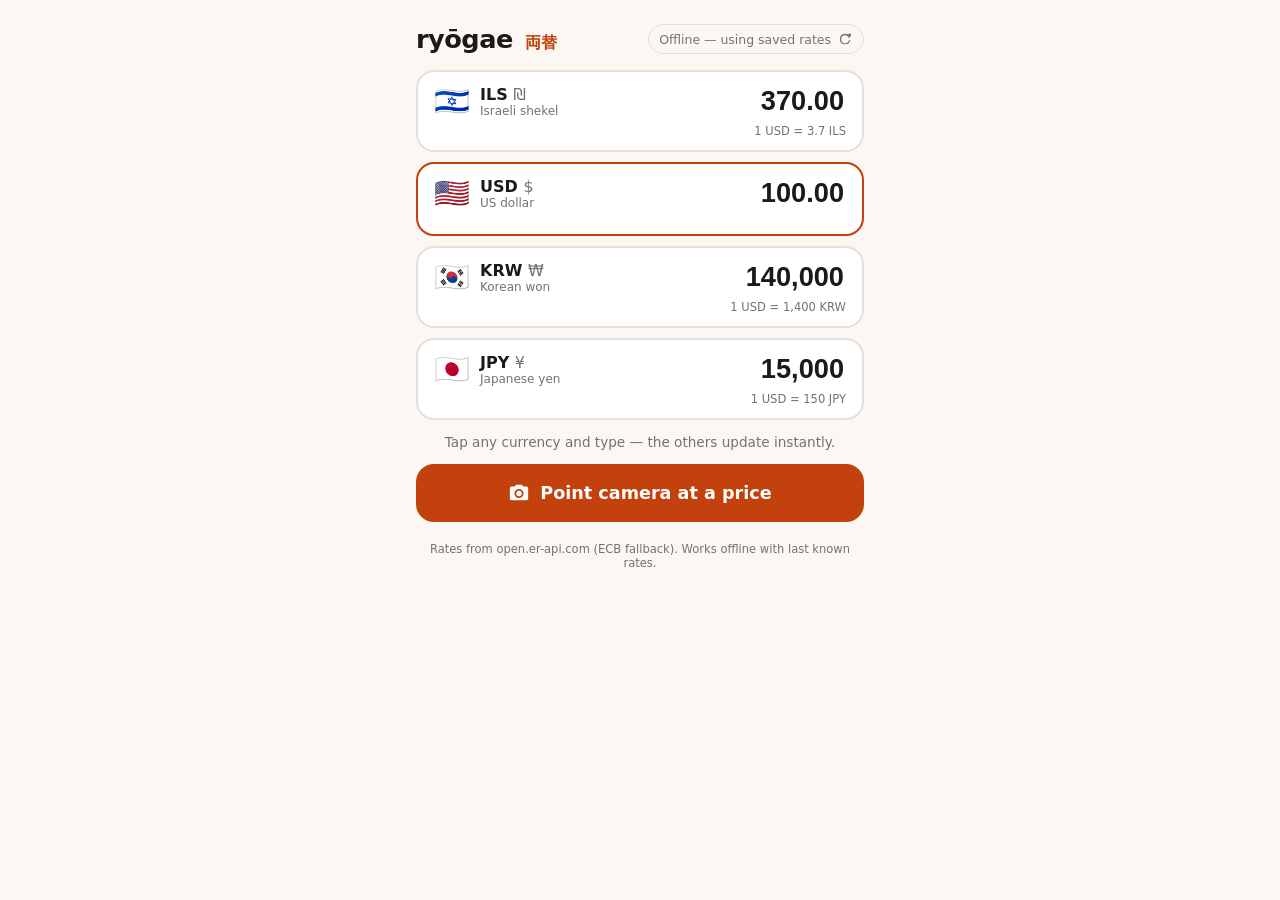
==== site/index.html @ 15e32746 "Make ryōgae 両替 installable Add PNG and maskable icons, apple-touch icon, full manifest with the kanj" ====
<!doctype html>
<html lang="en">
<head>
  <meta charset="utf-8">
  <meta name="viewport" content="width=device-width, initial-scale=1, viewport-fit=cover">
  <title>ryōgae 両替</title>
  <meta name="description" content="Quick currency conversion for NIS, USD, KRW and JPY — type or point your camera at a price.">
  <meta name="theme-color" content="#c2410c">
  <meta name="apple-mobile-web-app-capable" content="yes">
  <meta name="mobile-web-app-capable" content="yes">
  <meta name="apple-mobile-web-app-title" content="ryōgae 両替">
  <meta name="application-name" content="ryōgae 両替">
  <meta name="apple-mobile-web-app-status-bar-style" content="default">
  <link rel="manifest" href="manifest.webmanifest">
  <link rel="icon" href="icons/icon.svg" type="image/svg+xml">
  <link rel="icon" href="icons/icon-192.png" type="image/png" sizes="192x192">
  <link rel="apple-touch-icon" href="icons/apple-touch-icon.png">
  <link rel="stylesheet" href="style.css">
</head>
<body>
  <main class="app">
    <header class="top">
      <h1>ryōgae <span class="kanji" aria-hidden="true">両替</span></h1>
      <button id="refresh" class="rates-status" type="button" aria-label="Refresh rates">
        <span id="rates-time">Loading rates…</span>
        <svg viewBox="0 0 24 24" width="16" height="16" aria-hidden="true"><path fill="currentColor" d="M12 4a8 8 0 0 1 7.75 6h-2.1A6 6 0 1 0 18 14h2.05A8 8 0 1 1 12 4Zm5 0h4v4h-4z"/></svg>
      </button>
    </header>

    <section class="converter" id="converter" aria-label="Converter"></section>

    <p class="hint">Tap any currency and type — the others update instantly.</p>

    <button id="open-camera" class="camera-btn" type="button">
      <svg viewBox="0 0 24 24" width="22" height="22" aria-hidden="true"><path fill="currentColor" d="M9 3h6l1.8 2H20a2 2 0 0 1 2 2v11a2 2 0 0 1-2 2H4a2 2 0 0 1-2-2V7a2 2 0 0 1 2-2h3.2L9 3Zm3 4.5a5 5 0 1 0 0 10 5 5 0 0 0 0-10Zm0 2a3 3 0 1 1 0 6 3 3 0 0 1 0-6Z"/></svg>
      Point camera at a price
    </button>

    <div id="install" class="install" hidden>
      <div>
        <b>Install ryōgae 両替</b>
        <span id="install-text">Add it to your home screen for one-tap access, even offline.</span>
      </div>
      <button id="install-btn" class="install-btn" type="button">Install</button>
      <button id="install-close" class="install-close" type="button" aria-label="Dismiss">✕</button>
    </div>

    <p class="foot">Rates from open.er-api.com (ECB fallback). Works offline with last known rates.</p>
  </main>

  <!-- Live camera scanner -->
  <div id="scanner" class="scanner" hidden>
    <video id="video" playsinline muted autoplay></video>
    <div class="shade"></div>
    <div class="reticle" id="reticle"><span class="corner tl"></span><span class="corner tr"></span><span class="corner bl"></span><span class="corner br"></span></div>
    <div class="scan-top">
      <button id="close-camera" class="icon-btn" type="button" aria-label="Close camera">✕</button>
      <div class="src-picker" id="src-picker" role="radiogroup" aria-label="Price currency"></div>
      <button id="torch" class="icon-btn" type="button" aria-label="Toggle flashlight" hidden>⚡</button>
    </div>
    <div class="scan-result" id="scan-result">
      <div class="scan-status" id="scan-status">Starting camera…</div>
      <div class="scan-amount" id="scan-amount"></div>
      <div class="scan-conv" id="scan-conv"></div>
      <div class="scan-actions">
        <button id="freeze" class="pill" type="button">Pause</button>
        <button id="use-value" class="pill primary" type="button" disabled>Use in converter</button>
      </div>
    </div>
  </div>

  <script src="app.js"></script>
</body>
</html>
---- site/style.css ----
:root {
  --bg: #fbf7f2;
  --card: #ffffff;
  --ink: #1c1917;
  --muted: #78716c;
  --line: #e7e0d8;
  --accent: #c2410c;
  --accent-soft: #ffedd5;
  --radius: 18px;
  color-scheme: light;
}
@media (prefers-color-scheme: dark) {
  :root {
    --bg: #141210;
    --card: #1f1c19;
    --ink: #f5f1ec;
    --muted: #a8a29e;
    --line: #2f2a25;
    --accent: #fb923c;
    --accent-soft: #3a2414;
    color-scheme: dark;
  }
}
* { box-sizing: border-box; }
html, body { margin: 0; }
body {
  background: var(--bg);
  color: var(--ink);
  font-family: system-ui, -apple-system, "Segoe UI", Roboto, "Noto Sans", sans-serif;
  -webkit-tap-highlight-color: transparent;
}
button { font: inherit; color: inherit; cursor: pointer; }

.app {
  max-width: 480px;
  margin: 0 auto;
  padding: max(16px, env(safe-area-inset-top)) 16px max(24px, env(safe-area-inset-bottom));
}
.top { display: flex; align-items: center; justify-content: space-between; gap: 12px; margin: 8px 0 16px; }
h1 { font-size: 1.6rem; margin: 0; letter-spacing: -0.02em; }
.kanji { color: var(--accent); font-weight: 600; font-size: 1rem; margin-left: 4px; }
.rates-status {
  display: inline-flex; align-items: center; gap: 6px;
  background: none; border: 1px solid var(--line); border-radius: 999px;
  padding: 6px 10px; font-size: 0.78rem; color: var(--muted);
}
.rates-status.spin svg { animation: spin 0.8s linear infinite; }
@keyframes spin { to { transform: rotate(360deg); } }

.converter { display: grid; gap: 10px; }
.row {
  display: grid; grid-template-columns: auto 1fr; align-items: center; gap: 12px;
  background: var(--card); border: 2px solid var(--line); border-radius: var(--radius);
  padding: 12px 16px; transition: border-color 0.15s;
}
.row.active { border-color: var(--accent); }
.row .cur { display: flex; align-items: center; gap: 10px; min-width: 0; }
.row .flag { font-size: 1.8rem; line-height: 1; }
.row .code { font-weight: 700; font-size: 1rem; }
.row .name { font-size: 0.75rem; color: var(--muted); }
.row input {
  width: 100%; min-width: 0; border: 0; background: transparent; color: var(--ink);
  font-size: 1.7rem; font-weight: 600; text-align: right; outline: none;
  font-variant-numeric: tabular-nums;
}
.row input::placeholder { color: var(--muted); opacity: 0.5; }
.row .rate { grid-column: 1 / -1; font-size: 0.72rem; color: var(--muted); text-align: right; margin-top: -6px; }

.hint { color: var(--muted); font-size: 0.85rem; text-align: center; margin: 14px 0; }
.camera-btn {
  width: 100%; display: flex; align-items: center; justify-content: center; gap: 10px;
  background: var(--accent); color: #fff; border: 0; border-radius: var(--radius);
  padding: 18px; font-size: 1.1rem; font-weight: 700;
}
.install {
  display: flex; align-items: center; gap: 12px; margin-top: 14px;
  background: var(--accent-soft); border-radius: var(--radius); padding: 12px 14px;
}
.install[hidden] { display: none; }
.install > div { flex: 1; min-width: 0; font-size: 0.82rem; color: var(--muted); }
.install b { display: block; color: var(--ink); font-size: 0.95rem; }
.install-btn { border: 0; background: var(--accent); color: #fff; border-radius: 999px; padding: 10px 16px; font-weight: 700; }
.install-btn[hidden] { display: none; }
.install-close { border: 0; background: none; color: var(--muted); padding: 4px; }
.foot { color: var(--muted); font-size: 0.72rem; text-align: center; margin-top: 20px; }

/* Scanner */
.scanner { position: fixed; inset: 0; background: #000; z-index: 10; overflow: hidden; }
.scanner[hidden] { display: none; }
.scanner video { position: absolute; inset: 0; width: 100%; height: 100%; object-fit: cover; }
.reticle {
  position: absolute; left: 8%; right: 8%; top: 30%; height: 18%;
  box-shadow: 0 0 0 100vmax rgba(0, 0, 0, 0.45); border-radius: 14px;
}
.reticle.hit { box-shadow: 0 0 0 100vmax rgba(0, 0, 0, 0.45), inset 0 0 0 2px #4ade80; }
.corner { position: absolute; width: 26px; height: 26px; border: 4px solid #fff; }
.corner.tl { top: -2px; left: -2px; border-right: 0; border-bottom: 0; border-radius: 14px 0 0 0; }
.corner.tr { top: -2px; right: -2px; border-left: 0; border-bottom: 0; border-radius: 0 14px 0 0; }
.corner.bl { bottom: -2px; left: -2px; border-right: 0; border-top: 0; border-radius: 0 0 0 14px; }
.corner.br { bottom: -2px; right: -2px; border-left: 0; border-top: 0; border-radius: 0 0 14px 0; }

.scan-top {
  position: absolute; top: 0; left: 0; right: 0; display: flex; align-items: center; gap: 8px;
  padding: max(12px, env(safe-area-inset-top)) 12px 12px;
}
.icon-btn {
  flex: none; width: 42px; height: 42px; border-radius: 50%; border: 0;
  background: rgba(0, 0, 0, 0.5); color: #fff; font-size: 1.1rem;
}
.icon-btn.on { background: #facc15; color: #000; }
.src-picker { flex: 1; display: flex; justify-content: center; gap: 6px; flex-wrap: wrap; }
.src-picker button {
  border: 0; border-radius: 999px; padding: 8px 12px; font-size: 0.85rem; font-weight: 600;
  background: rgba(0, 0, 0, 0.5); color: #fff;
}
.src-picker button[aria-checked="true"] { background: #fff; color: #000; }

.scan-result {
  position: absolute; left: 0; right: 0; bottom: 0;
  background: var(--card); color: var(--ink); border-radius: 24px 24px 0 0;
  padding: 18px 20px max(20px, env(safe-area-inset-bottom));
}
.scan-status { font-size: 0.8rem; color: var(--muted); min-height: 1.2em; }
.scan-amount { font-size: 2.2rem; font-weight: 700; font-variant-numeric: tabular-nums; min-height: 1.3em; }
.scan-conv { display: grid; grid-template-columns: repeat(3, 1fr); gap: 8px; margin: 10px 0 14px; }
.scan-conv div { background: var(--accent-soft); border-radius: 12px; padding: 8px 10px; }
.scan-conv small { display: block; font-size: 0.7rem; color: var(--muted); }
.scan-conv b { font-size: 1.05rem; font-variant-numeric: tabular-nums; word-break: break-all; }
.scan-actions { display: flex; gap: 10px; }
.pill { flex: 1; border: 1px solid var(--line); background: transparent; border-radius: 999px; padding: 12px; font-weight: 600; }
.pill.primary { background: var(--accent); color: #fff; border-color: var(--accent); }
.pill:disabled { opacity: 0.4; }
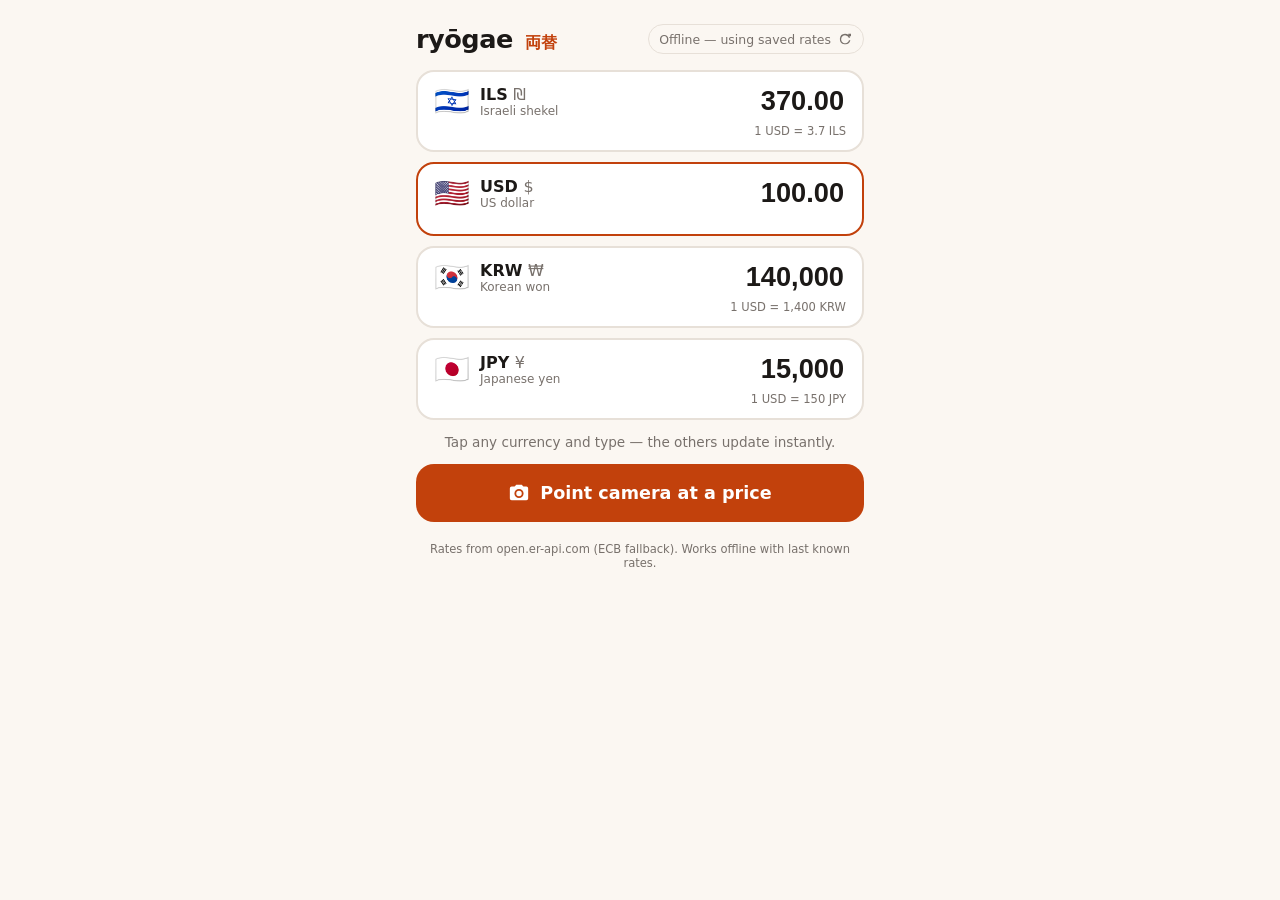
==== commit 3dd77dd9: "Add camera zoom: pinch and 1×/2×/4× buttons Uses the camera's hardware zoom when the browser exposes" ====
--- a/site/index.html
+++ b/site/index.html
@@ -53,6 +53,11 @@
     <video id="video" playsinline muted autoplay></video>
     <div class="shade"></div>
     <div class="reticle" id="reticle"><span class="corner tl"></span><span class="corner tr"></span><span class="corner bl"></span><span class="corner br"></span></div>
+    <div class="zoom" id="zoom" role="group" aria-label="Zoom">
+      <button type="button" data-z="1">1×</button>
+      <button type="button" data-z="2">2×</button>
+      <button type="button" data-z="4">4×</button>
+    </div>
     <div class="scan-top">
       <button id="close-camera" class="icon-btn" type="button" aria-label="Close camera">✕</button>
       <div class="src-picker" id="src-picker" role="radiogroup" aria-label="Price currency"></div>
--- a/site/style.css
+++ b/site/style.css
@@ -85,11 +85,21 @@
 .foot { color: var(--muted); font-size: 0.72rem; text-align: center; margin-top: 20px; }
 
 /* Scanner */
-.scanner { position: fixed; inset: 0; background: #000; z-index: 10; overflow: hidden; }
+.scanner { position: fixed; inset: 0; background: #000; z-index: 10; overflow: hidden; touch-action: none; }
 .scanner[hidden] { display: none; }
-.scanner video { position: absolute; inset: 0; width: 100%; height: 100%; object-fit: cover; }
+.scanner video { position: absolute; inset: 0; width: 100%; height: 100%; object-fit: cover; transform-origin: 50% 37.5%; }
+.zoom {
+  position: absolute; left: 50%; transform: translateX(-50%);
+  top: calc(32% + clamp(64px, 11%, 120px) + 16px);
+  display: flex; gap: 6px; padding: 4px; border-radius: 999px; background: rgba(0, 0, 0, 0.45);
+}
+.zoom button {
+  min-width: 44px; height: 36px; padding: 0 8px; border: 0; border-radius: 999px;
+  background: transparent; color: #fff; font-size: 0.85rem; font-weight: 700; font-variant-numeric: tabular-nums;
+}
+.zoom button.on { background: #fff; color: #000; }
 .reticle {
-  position: absolute; left: 8%; right: 8%; top: 30%; height: 18%;
+  position: absolute; left: 6%; right: 6%; top: 32%; height: clamp(64px, 11%, 120px);
   box-shadow: 0 0 0 100vmax rgba(0, 0, 0, 0.45); border-radius: 14px;
 }
 .reticle.hit { box-shadow: 0 0 0 100vmax rgba(0, 0, 0, 0.45), inset 0 0 0 2px #4ade80; }
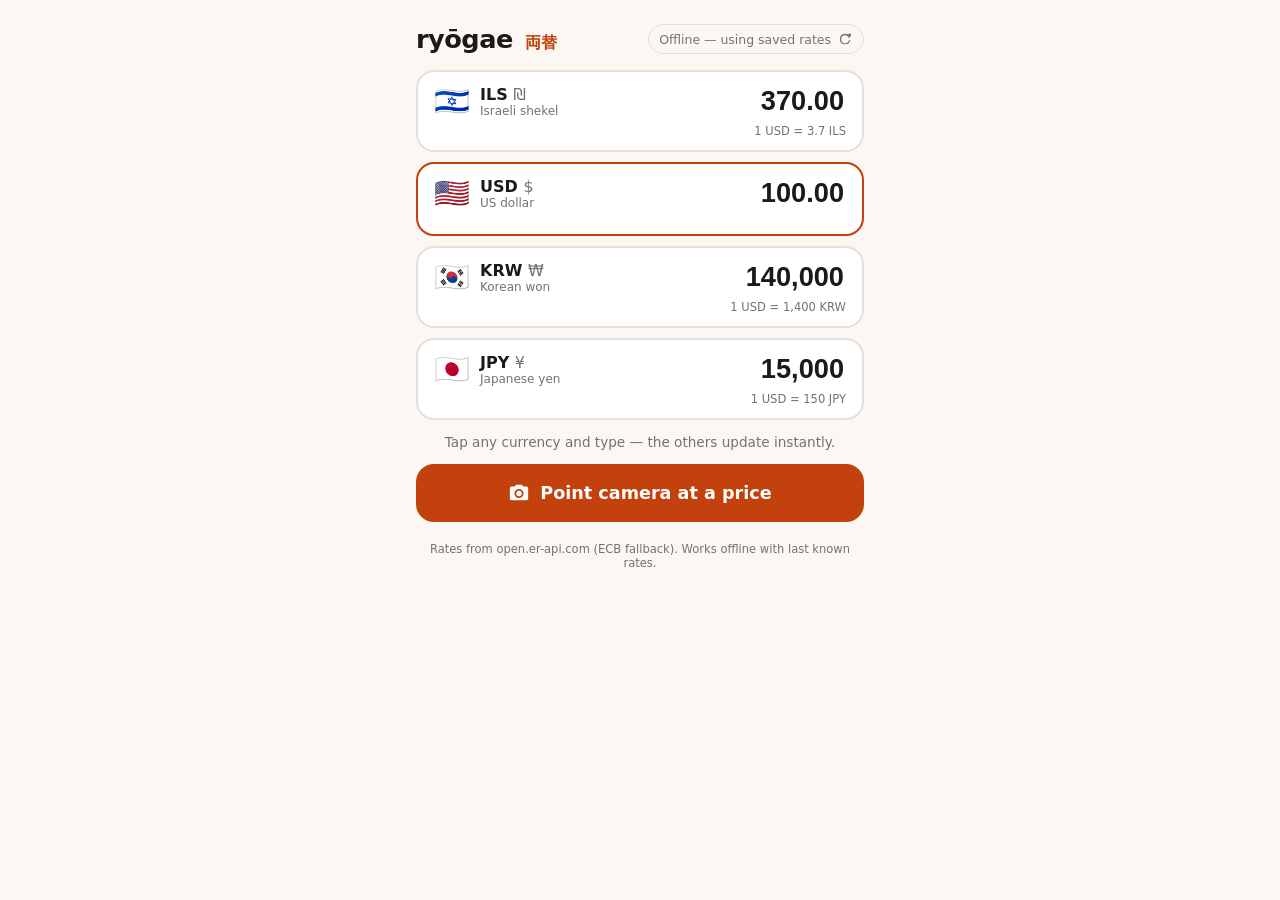
==== commit f3e69ddd: "Replace zoom buttons with a slider Slider from 1× to the max zoom (6×, or the camera's hardware max " ====
--- a/site/index.html
+++ b/site/index.html
@@ -53,10 +53,10 @@
     <video id="video" playsinline muted autoplay></video>
     <div class="shade"></div>
     <div class="reticle" id="reticle"><span class="corner tl"></span><span class="corner tr"></span><span class="corner bl"></span><span class="corner br"></span></div>
-    <div class="zoom" id="zoom" role="group" aria-label="Zoom">
-      <button type="button" data-z="1">1×</button>
-      <button type="button" data-z="2">2×</button>
-      <button type="button" data-z="4">4×</button>
+    <div class="zoom">
+      <span aria-hidden="true">1×</span>
+      <input id="zoom" type="range" min="1" max="6" step="0.1" value="1" aria-label="Zoom">
+      <output id="zoom-val" for="zoom">1.0×</output>
     </div>
     <div class="scan-top">
       <button id="close-camera" class="icon-btn" type="button" aria-label="Close camera">✕</button>
--- a/site/style.css
+++ b/site/style.css
@@ -91,13 +91,22 @@
 .zoom {
   position: absolute; left: 50%; transform: translateX(-50%);
   top: calc(32% + clamp(64px, 11%, 120px) + 16px);
-  display: flex; gap: 6px; padding: 4px; border-radius: 999px; background: rgba(0, 0, 0, 0.45);
+  width: min(78%, 340px); display: flex; align-items: center; gap: 10px;
+  padding: 6px 14px; border-radius: 999px; background: rgba(0, 0, 0, 0.45);
+  color: #fff; font-size: 0.8rem; font-weight: 700; font-variant-numeric: tabular-nums;
 }
-.zoom button {
-  min-width: 44px; height: 36px; padding: 0 8px; border: 0; border-radius: 999px;
-  background: transparent; color: #fff; font-size: 0.85rem; font-weight: 700; font-variant-numeric: tabular-nums;
+.zoom output { min-width: 3.2em; text-align: right; }
+.zoom input[type="range"] {
+  flex: 1; min-width: 0; height: 32px; margin: 0; background: transparent;
+  -webkit-appearance: none; appearance: none; touch-action: none;
 }
-.zoom button.on { background: #fff; color: #000; }
+.zoom input[type="range"]::-webkit-slider-runnable-track { height: 4px; border-radius: 2px; background: rgba(255, 255, 255, 0.45); }
+.zoom input[type="range"]::-moz-range-track { height: 4px; border-radius: 2px; background: rgba(255, 255, 255, 0.45); }
+.zoom input[type="range"]::-webkit-slider-thumb {
+  -webkit-appearance: none; width: 24px; height: 24px; margin-top: -10px; border-radius: 50%;
+  background: #fff; border: 0; box-shadow: 0 1px 4px rgba(0, 0, 0, 0.4);
+}
+.zoom input[type="range"]::-moz-range-thumb { width: 24px; height: 24px; border-radius: 50%; background: #fff; border: 0; }
 .reticle {
   position: absolute; left: 6%; right: 6%; top: 32%; height: clamp(64px, 11%, 120px);
   box-shadow: 0 0 0 100vmax rgba(0, 0, 0, 0.45); border-radius: 14px;
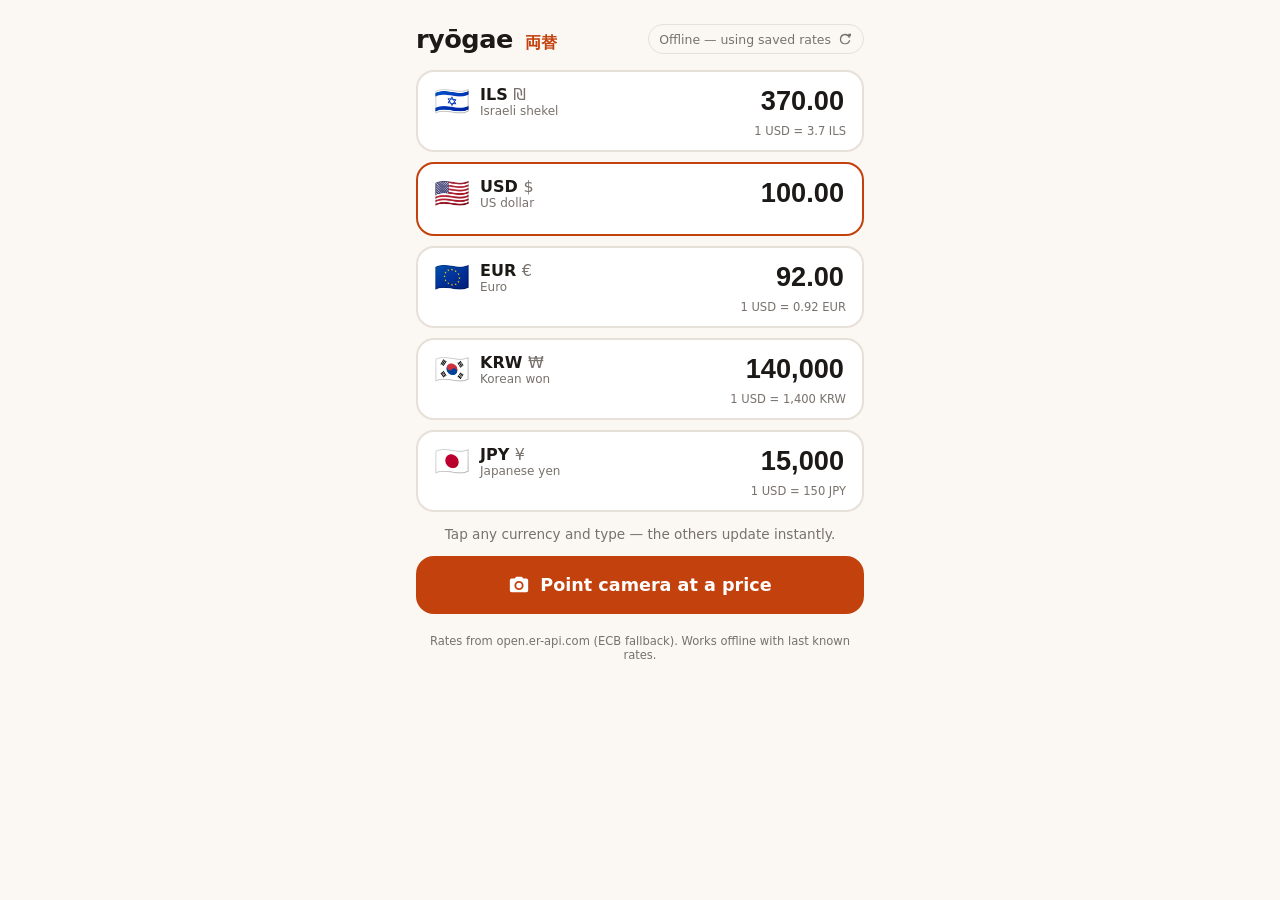
==== commit 97ec9379: "Add euro (EUR) - EUR in the converter, rates (both sources) and camera reading   (€ symbol, EUR/euro" ====
--- a/site/index.html
+++ b/site/index.html
@@ -4,7 +4,7 @@
   <meta charset="utf-8">
   <meta name="viewport" content="width=device-width, initial-scale=1, viewport-fit=cover">
   <title>ryōgae 両替</title>
-  <meta name="description" content="Quick currency conversion for NIS, USD, KRW and JPY — type or point your camera at a price.">
+  <meta name="description" content="Quick currency conversion for NIS, USD, EUR, KRW and JPY — type or point your camera at a price.">
   <meta name="theme-color" content="#c2410c">
   <meta name="apple-mobile-web-app-capable" content="yes">
   <meta name="mobile-web-app-capable" content="yes">
@@ -60,10 +60,11 @@
     </div>
     <div class="scan-top">
       <button id="close-camera" class="icon-btn" type="button" aria-label="Close camera">✕</button>
-      <div class="src-picker" id="src-picker" role="radiogroup" aria-label="Price currency"></div>
+      <div class="scan-hint"></div>
       <button id="torch" class="icon-btn" type="button" aria-label="Toggle flashlight" hidden>⚡</button>
     </div>
     <div class="scan-result" id="scan-result">
+      <div class="src-picker" id="src-picker" role="radiogroup" aria-label="Price currency"></div>
       <div class="scan-status" id="scan-status">Starting camera…</div>
       <div class="scan-amount" id="scan-amount"></div>
       <div class="scan-conv" id="scan-conv"></div>
--- a/site/style.css
+++ b/site/style.css
@@ -127,12 +127,13 @@
   background: rgba(0, 0, 0, 0.5); color: #fff; font-size: 1.1rem;
 }
 .icon-btn.on { background: #facc15; color: #000; }
-.src-picker { flex: 1; display: flex; justify-content: center; gap: 6px; flex-wrap: wrap; }
+.scan-hint { flex: 1; text-align: center; color: rgba(255, 255, 255, 0.85); font-size: 0.78rem; text-shadow: 0 1px 2px rgba(0, 0, 0, 0.6); }
+.src-picker { display: flex; gap: 6px; margin-bottom: 12px; }
 .src-picker button {
-  border: 0; border-radius: 999px; padding: 8px 12px; font-size: 0.85rem; font-weight: 600;
-  background: rgba(0, 0, 0, 0.5); color: #fff;
+  flex: 1; min-width: 0; border: 1px solid var(--line); border-radius: 999px; padding: 8px 0;
+  font-size: 0.82rem; font-weight: 700; background: transparent; color: var(--ink);
 }
-.src-picker button[aria-checked="true"] { background: #fff; color: #000; }
+.src-picker button[aria-checked="true"] { background: var(--ink); color: var(--card); border-color: var(--ink); }
 
 .scan-result {
   position: absolute; left: 0; right: 0; bottom: 0;
@@ -141,7 +142,7 @@
 }
 .scan-status { font-size: 0.8rem; color: var(--muted); min-height: 1.2em; }
 .scan-amount { font-size: 2.2rem; font-weight: 700; font-variant-numeric: tabular-nums; min-height: 1.3em; }
-.scan-conv { display: grid; grid-template-columns: repeat(3, 1fr); gap: 8px; margin: 10px 0 14px; }
+.scan-conv { display: grid; grid-template-columns: repeat(2, 1fr); gap: 8px; margin: 10px 0 14px; }
 .scan-conv div { background: var(--accent-soft); border-radius: 12px; padding: 8px 10px; }
 .scan-conv small { display: block; font-size: 0.7rem; color: var(--muted); }
 .scan-conv b { font-size: 1.05rem; font-variant-numeric: tabular-nums; word-break: break-all; }
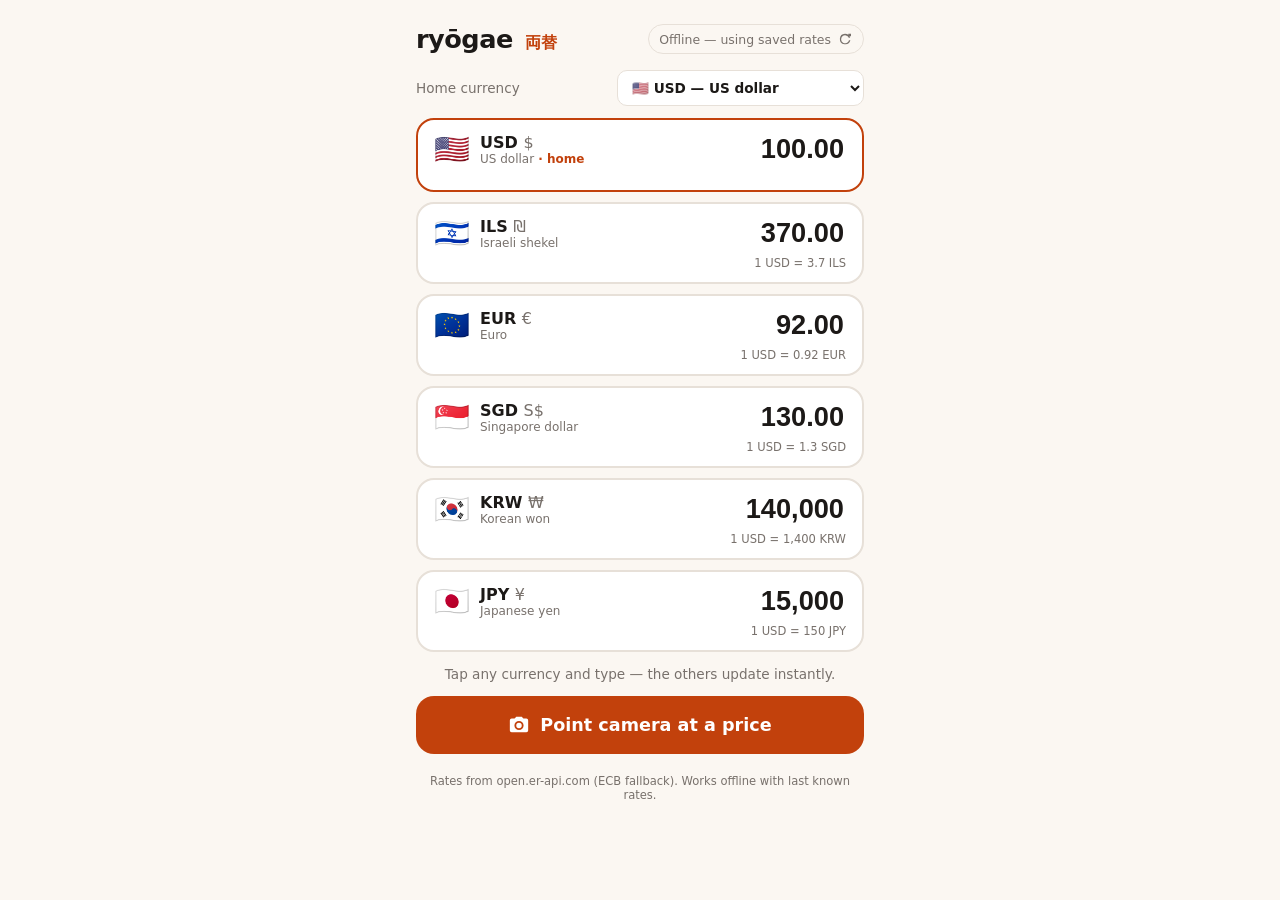
==== commit 5464d6c0: "Add home currency setting and SGD - 'Home currency' picker (guessed from the phone's language/region" ====
--- a/site/index.html
+++ b/site/index.html
@@ -4,7 +4,7 @@
   <meta charset="utf-8">
   <meta name="viewport" content="width=device-width, initial-scale=1, viewport-fit=cover">
   <title>ryōgae 両替</title>
-  <meta name="description" content="Quick currency conversion for NIS, USD, EUR, KRW and JPY — type or point your camera at a price.">
+  <meta name="description" content="Quick currency conversion for NIS, USD, EUR, SGD, KRW and JPY — type or point your camera at a price.">
   <meta name="theme-color" content="#c2410c">
   <meta name="apple-mobile-web-app-capable" content="yes">
   <meta name="mobile-web-app-capable" content="yes">
@@ -26,6 +26,11 @@
         <svg viewBox="0 0 24 24" width="16" height="16" aria-hidden="true"><path fill="currentColor" d="M12 4a8 8 0 0 1 7.75 6h-2.1A6 6 0 1 0 18 14h2.05A8 8 0 1 1 12 4Zm5 0h4v4h-4z"/></svg>
       </button>
     </header>
+
+    <label class="home-pick">
+      <span>Home currency</span>
+      <select id="home" aria-label="Home currency"></select>
+    </label>
 
     <section class="converter" id="converter" aria-label="Converter"></section>
 
@@ -51,6 +56,8 @@
   <!-- Live camera scanner -->
   <div id="scanner" class="scanner" hidden>
     <video id="video" playsinline muted autoplay></video>
+    <canvas id="still" class="still" hidden></canvas>
+    <div id="marks" class="marks" hidden></div>
     <div class="shade"></div>
     <div class="reticle" id="reticle"><span class="corner tl"></span><span class="corner tr"></span><span class="corner bl"></span><span class="corner br"></span></div>
     <div class="zoom">
@@ -66,10 +73,12 @@
     <div class="scan-result" id="scan-result">
       <div class="src-picker" id="src-picker" role="radiogroup" aria-label="Price currency"></div>
       <div class="scan-status" id="scan-status">Starting camera…</div>
+      <div class="scan-progress" id="scan-progress" hidden><i></i></div>
       <div class="scan-amount" id="scan-amount"></div>
+      <div class="scan-home" id="scan-home" hidden></div>
       <div class="scan-conv" id="scan-conv"></div>
       <div class="scan-actions">
-        <button id="freeze" class="pill" type="button">Pause</button>
+        <button id="freeze" class="pill" type="button">Freeze &amp; find prices</button>
         <button id="use-value" class="pill primary" type="button" disabled>Use in converter</button>
       </div>
     </div>
--- a/site/style.css
+++ b/site/style.css
@@ -66,6 +66,13 @@
 .row input::placeholder { color: var(--muted); opacity: 0.5; }
 .row .rate { grid-column: 1 / -1; font-size: 0.72rem; color: var(--muted); text-align: right; margin-top: -6px; }
 
+.home-pick { display: flex; align-items: center; justify-content: space-between; gap: 12px; margin: 0 0 12px;
+  font-size: 0.85rem; color: var(--muted); }
+.home-pick select { font: inherit; font-weight: 600; color: var(--ink); background: var(--card); border: 1px solid var(--line);
+  border-radius: 10px; padding: 8px 10px; max-width: 65%; }
+.row.home { border-color: var(--accent); border-style: dashed; }
+.row.home .name::after { content: ' · home'; color: var(--accent); font-weight: 600; }
+.row.home.active { border-style: solid; }
 .hint { color: var(--muted); font-size: 0.85rem; text-align: center; margin: 14px 0; }
 .camera-btn {
   width: 100%; display: flex; align-items: center; justify-content: center; gap: 10px;
@@ -119,18 +126,21 @@
 .corner.br { bottom: -2px; right: -2px; border-left: 0; border-top: 0; border-radius: 0 0 14px 0; }
 
 .scan-top {
+  pointer-events: none; /* let taps reach price marks underneath; buttons opt back in */
   position: absolute; top: 0; left: 0; right: 0; display: flex; align-items: center; gap: 8px;
   padding: max(12px, env(safe-area-inset-top)) 12px 12px;
 }
 .icon-btn {
+  pointer-events: auto;
   flex: none; width: 42px; height: 42px; border-radius: 50%; border: 0;
   background: rgba(0, 0, 0, 0.5); color: #fff; font-size: 1.1rem;
 }
 .icon-btn.on { background: #facc15; color: #000; }
 .scan-hint { flex: 1; text-align: center; color: rgba(255, 255, 255, 0.85); font-size: 0.78rem; text-shadow: 0 1px 2px rgba(0, 0, 0, 0.6); }
-.src-picker { display: flex; gap: 6px; margin-bottom: 12px; }
+.src-picker { display: flex; gap: 6px; margin: 0 -20px 12px; padding: 0 20px; overflow-x: auto; touch-action: pan-x; scrollbar-width: none; }
+.src-picker::-webkit-scrollbar { display: none; }
 .src-picker button {
-  flex: 1; min-width: 0; border: 1px solid var(--line); border-radius: 999px; padding: 8px 0;
+  flex: none; border: 1px solid var(--line); border-radius: 999px; padding: 8px 13px;
   font-size: 0.82rem; font-weight: 700; background: transparent; color: var(--ink);
 }
 .src-picker button[aria-checked="true"] { background: var(--ink); color: var(--card); border-color: var(--ink); }
@@ -142,11 +152,39 @@
 }
 .scan-status { font-size: 0.8rem; color: var(--muted); min-height: 1.2em; }
 .scan-amount { font-size: 2.2rem; font-weight: 700; font-variant-numeric: tabular-nums; min-height: 1.3em; }
-.scan-conv { display: grid; grid-template-columns: repeat(2, 1fr); gap: 8px; margin: 10px 0 14px; }
-.scan-conv div { background: var(--accent-soft); border-radius: 12px; padding: 8px 10px; }
-.scan-conv small { display: block; font-size: 0.7rem; color: var(--muted); }
-.scan-conv b { font-size: 1.05rem; font-variant-numeric: tabular-nums; word-break: break-all; }
+.scan-home { display: flex; align-items: baseline; justify-content: space-between; gap: 10px; margin-top: 8px;
+  background: var(--accent); color: #fff; border-radius: 14px; padding: 10px 14px; }
+.scan-home[hidden] { display: none; }
+.scan-home small { font-size: 0.78rem; font-weight: 600; opacity: 0.9; }
+.scan-home b { font-size: 1.6rem; font-variant-numeric: tabular-nums; }
+.scan-conv { display: grid; grid-template-columns: repeat(4, 1fr); gap: 6px; margin: 8px 0 14px; }
+.scan-conv div { background: var(--accent-soft); border-radius: 10px; padding: 6px 8px; min-width: 0; }
+.scan-conv small { display: block; font-size: 0.66rem; color: var(--muted); }
+.scan-conv b { font-size: 0.85rem; font-variant-numeric: tabular-nums; overflow-wrap: anywhere; }
 .scan-actions { display: flex; gap: 10px; }
 .pill { flex: 1; border: 1px solid var(--line); background: transparent; border-radius: 999px; padding: 12px; font-weight: 600; }
 .pill.primary { background: var(--accent); color: #fff; border-color: var(--accent); }
 .pill:disabled { opacity: 0.4; }
+
+/* Frozen frame: still image with tappable price marks */
+.still { position: absolute; left: 0; top: 0; width: 100%; display: block; }
+.still[hidden], .marks[hidden] { display: none; }
+.marks { position: absolute; left: 0; top: 0; width: 100%; }
+.scanner.frozen .reticle, .scanner.frozen .zoom { display: none; }
+.mark {
+  position: absolute; border: 2px solid #facc15; border-radius: 8px; padding: 0;
+  background: rgba(250, 204, 21, 0.18); box-shadow: 0 0 0 1px rgba(0, 0, 0, 0.35);
+  animation: pop 0.25s ease-out;
+}
+.mark.sel { border-color: #4ade80; background: rgba(74, 222, 128, 0.25); }
+.mark span {
+  position: absolute; left: 50%; bottom: calc(100% + 4px); transform: translateX(-50%);
+  white-space: nowrap; padding: 2px 7px; border-radius: 999px; font-size: 0.75rem; font-weight: 700;
+  background: #facc15; color: #000; pointer-events: none;
+}
+.mark.sel span { background: #4ade80; }
+.mark span:empty { display: none; }
+@keyframes pop { from { transform: scale(0.8); opacity: 0; } to { transform: none; opacity: 1; } }
+.scan-progress { height: 3px; border-radius: 2px; background: var(--line); overflow: hidden; margin: 6px 0 0; }
+.scan-progress[hidden] { display: none; }
+.scan-progress i { display: block; height: 100%; width: 0; background: var(--accent); transition: width 0.2s; }
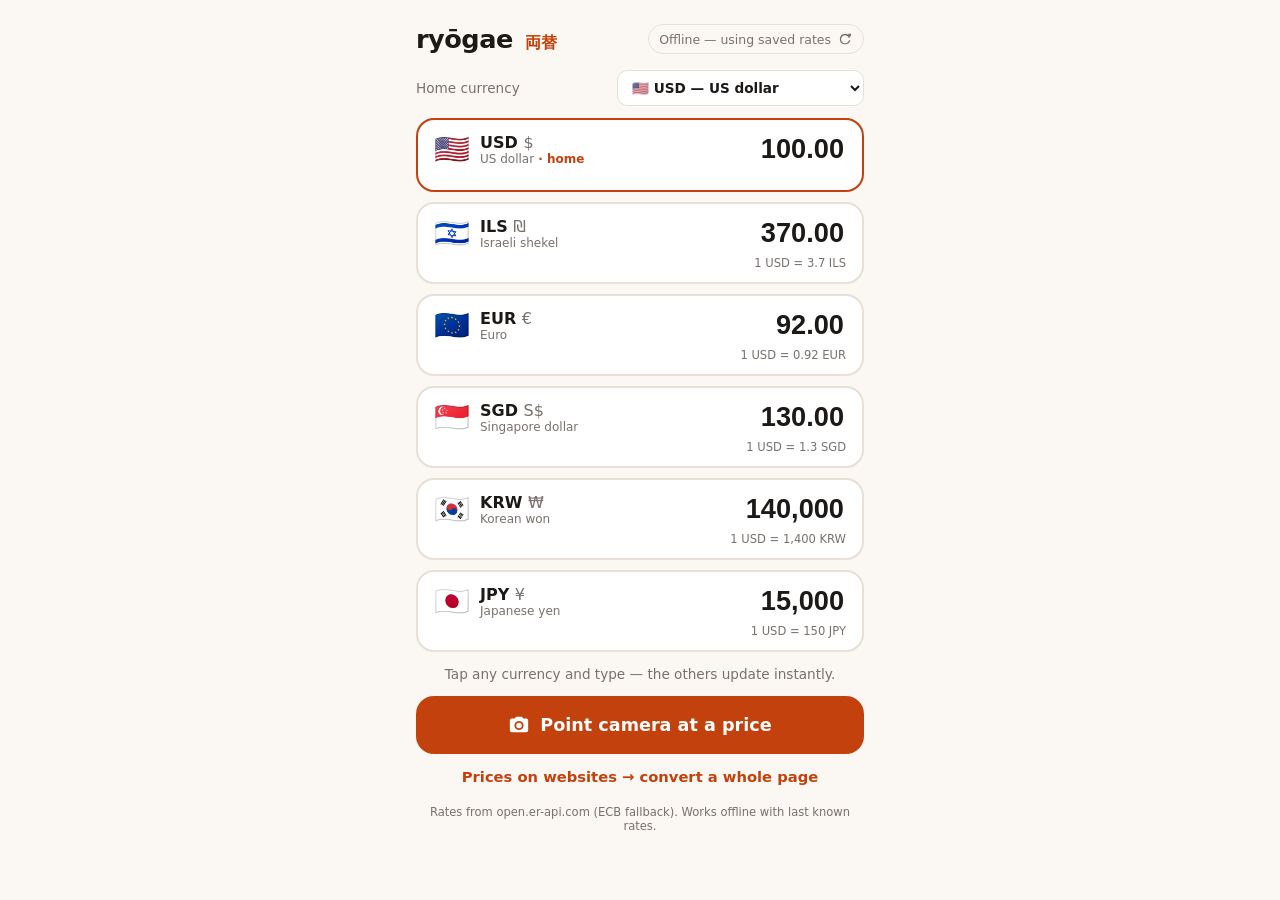
==== commit 413d9eea: "Add 'Prices on websites' bookmarklet A bookmarklet that tags every price on the current page with it" ====
--- a/site/index.html
+++ b/site/index.html
@@ -50,6 +50,8 @@
       <button id="install-close" class="install-close" type="button" aria-label="Dismiss">✕</button>
     </div>
 
+    <a class="web-link" href="bookmarklet.html">Prices on websites → convert a whole page</a>
+
     <p class="foot">Rates from open.er-api.com (ECB fallback). Works offline with last known rates.</p>
   </main>
 
--- a/site/style.css
+++ b/site/style.css
@@ -188,3 +188,25 @@
 .scan-progress { height: 3px; border-radius: 2px; background: var(--line); overflow: hidden; margin: 6px 0 0; }
 .scan-progress[hidden] { display: none; }
 .scan-progress i { display: block; height: 100%; width: 0; background: var(--accent); transition: width 0.2s; }
+
+/* Bookmarklet page */
+.page h2 { font-size: 1.3rem; margin: 4px 0 6px; }
+.page h3 { font-size: 1.05rem; margin: 26px 0 10px; }
+.page .lead { color: var(--muted); font-size: 0.92rem; line-height: 1.45; margin: 0 0 16px; }
+.page .note { color: var(--muted); font-size: 0.8rem; line-height: 1.45; margin: 8px 0; }
+.back { color: var(--accent); text-decoration: none; margin-right: 2px; }
+.bm-box { display: flex; gap: 10px; align-items: center; margin: 14px 0 16px; }
+.bm-link {
+  flex: none; display: inline-block; background: var(--accent); color: #fff; text-decoration: none; font-weight: 700;
+  padding: 12px 18px; border-radius: 999px; cursor: grab;
+}
+.bm-box .pill { flex: 1; }
+.howto { background: var(--card); border: 1px solid var(--line); border-radius: 14px; padding: 10px 14px; margin: 8px 0; font-size: 0.88rem; }
+.howto summary { font-weight: 700; cursor: pointer; }
+.howto ol { margin: 8px 0 2px; padding-left: 20px; line-height: 1.55; }
+kbd { font: inherit; font-size: 0.8em; border: 1px solid var(--line); border-radius: 4px; padding: 0 4px; }
+.demo { background: var(--card); border: 1px solid var(--line); border-radius: 14px; padding: 6px 14px; margin-bottom: 12px; }
+.demo-item { display: flex; justify-content: space-between; gap: 10px; padding: 10px 0; border-bottom: 1px solid var(--line); font-size: 0.92rem; }
+.demo-item:last-child { border-bottom: 0; }
+.demo-item s { color: var(--muted); font-weight: 400; margin-left: 4px; }
+.web-link { display: block; text-align: center; margin-top: 14px; color: var(--accent); font-weight: 600; text-decoration: none; font-size: 0.92rem; }
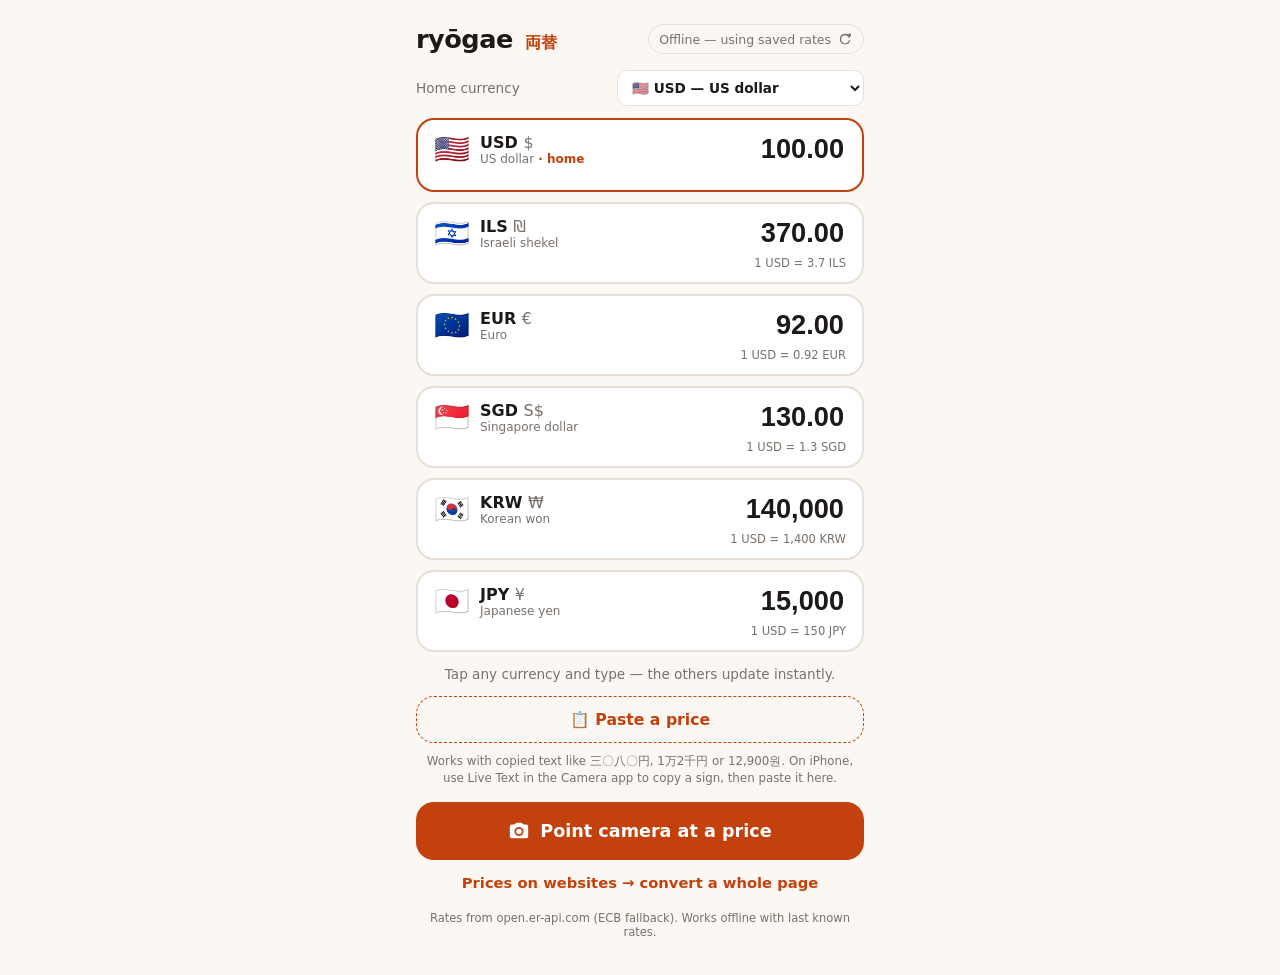
==== commit 9767a237: "Support Japanese kanji numbers for yen: paste, bookmarklet - Kanji number parser: positional with 〇 " ====
--- a/site/index.html
+++ b/site/index.html
@@ -35,6 +35,10 @@
     <section class="converter" id="converter" aria-label="Converter"></section>
 
     <p class="hint">Tap any currency and type — the others update instantly.</p>
+
+    <button id="paste" class="paste-btn" type="button">📋 Paste a price</button>
+    <div id="pasted" class="pasted" hidden></div>
+    <p class="hint small">Works with copied text like 三〇八〇円, 1万2千円 or 12,900원. On iPhone, use Live Text in the Camera app to copy a sign, then paste it here.</p>
 
     <button id="open-camera" class="camera-btn" type="button">
       <svg viewBox="0 0 24 24" width="22" height="22" aria-hidden="true"><path fill="currentColor" d="M9 3h6l1.8 2H20a2 2 0 0 1 2 2v11a2 2 0 0 1-2 2H4a2 2 0 0 1-2-2V7a2 2 0 0 1 2-2h3.2L9 3Zm3 4.5a5 5 0 1 0 0 10 5 5 0 0 0 0-10Zm0 2a3 3 0 1 1 0 6 3 3 0 0 1 0-6Z"/></svg>
--- a/site/style.css
+++ b/site/style.css
@@ -210,3 +210,13 @@
 .demo-item:last-child { border-bottom: 0; }
 .demo-item s { color: var(--muted); font-weight: 400; margin-left: 4px; }
 .web-link { display: block; text-align: center; margin-top: 14px; color: var(--accent); font-weight: 600; text-decoration: none; font-size: 0.92rem; }
+
+/* Paste a price */
+.paste-btn { width: 100%; margin: 0 0 6px; padding: 13px; border-radius: var(--radius); border: 1.5px dashed var(--accent);
+  background: transparent; color: var(--accent); font-weight: 700; font-size: 0.98rem; }
+.hint.small { font-size: 0.74rem; margin: 4px 0 16px; line-height: 1.4; }
+.pasted { display: flex; flex-wrap: wrap; gap: 6px; margin: 6px 0; }
+.pasted[hidden] { display: none; }
+.pasted .msg { width: 100%; font-size: 0.8rem; color: var(--muted); }
+.pasted button { border: 1px solid var(--line); background: var(--card); color: var(--ink); border-radius: 999px; padding: 8px 12px; font-size: 0.88rem; font-weight: 600; }
+.pasted button small { color: var(--muted); font-weight: 400; margin-left: 4px; }
